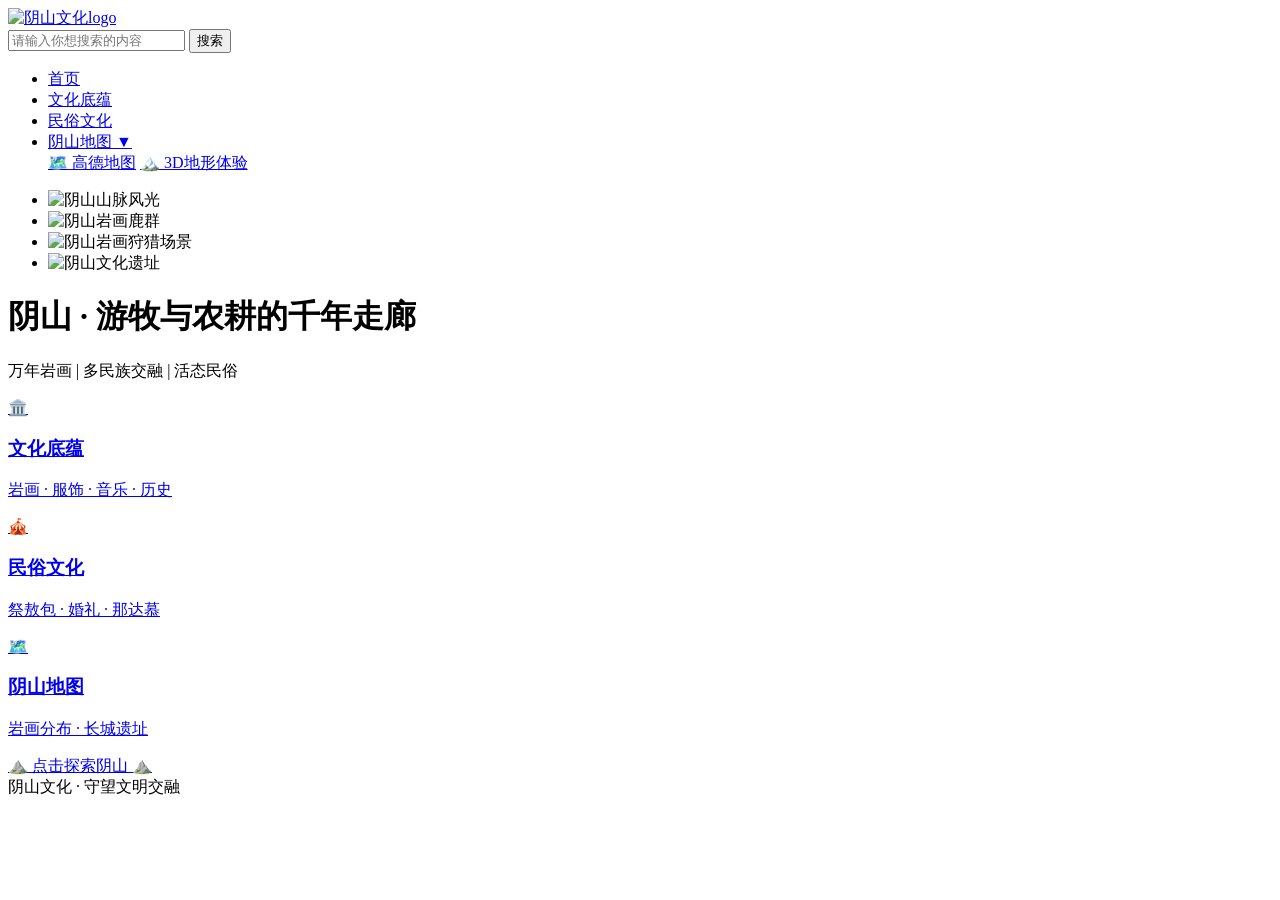
==== index.html @ eaca100c "上传完整的阴山文化网站文件" ====
<!DOCTYPE html>
<html lang="en">
<head>
    <meta charset="UTF-8">
    <meta name="viewport" content="width=device-width, initial-scale=1.0">
    <title>阴山文化 · 文明走廊</title>
    <link rel="stylesheet" href="css/style.css">
</head>
<body>
    <!-- 顶部区域 -->
    <div class="top wrapper">
        <a href="index.html">
            <img src="images/logo.png" alt="阴山文化logo">
        </a>
        <div class="search">
            <input type="text" placeholder="请输入你想搜索的内容">
            <button>搜索</button>
        </div>
    </div>
    
    <!-- 导航菜单（四个核心页面） -->
    <nav class="wrapper">
    <ul>
        <li><a href="index.html">首页</a></li>
        <li><a href="culture.html">文化底蕴</a></li>
        <li><a href="liu.html">民俗文化</a></li>
        <li class="dropdown">
            <a href="javascript:void(0)" class="dropbtn">阴山地图 ▼</a>
            <div class="dropdown-content">
                <a href="map.html">🗺️ 高德地图</a>
                <a href="terrain.html">🏔️ 3D地形体验</a>
            </div>
        </li>
    </ul>
</nav>
    
    <!-- 轮播图区域 -->
    <div class="banner">
        <section>
            <ul> 
                <li><img src="images/banner1.jpg" alt="阴山山脉风光"></li>
                <li><img src="images/banner2.png" alt="阴山岩画鹿群"></li>
                <li><img src="images/banner3.png" alt="阴山岩画狩猎场景"></li>
                <li><img src="images/banner4.png" alt="阴山文化遗址"></li>
            </ul>
        </section>
    </div>
    
    <!-- 主视觉区域：一句震撼标语 + 三个引导卡片 + 探索按钮 -->
    <div class="hero wrapper">
        <h1>阴山 · 游牧与农耕的千年走廊</h1>
        <p class="subtitle">万年岩画 | 多民族交融 | 活态民俗</p>
        <div class="guide-cards">
            <a href="culture.html" class="guide-card">
                <div class="card-icon">🏛️</div>
                <h3>文化底蕴</h3>
                <p>岩画 · 服饰 · 音乐 · 历史</p>
            </a>
            <a href="liu.html" class="guide-card">
                <div class="card-icon">🎪</div>
                <h3>民俗文化</h3>
                <p>祭敖包 · 婚礼 · 那达慕</p>
            </a>
            <a href="map.html" class="guide-card">
                <div class="card-icon">🗺️</div>
                <h3>阴山地图</h3>
                <p>岩画分布 · 长城遗址</p>
            </a>
        </div>
        <!-- 点击探索按钮 -->
        <div class="explore-btn-wrapper">
            <a href="culture.html" class="explore-btn">⛰️ 点击探索阴山 ⛰️</a>
        </div>
    </div>
    
    <!-- 页脚 -->
    <footer class="wrapper">
        阴山文化 · 守望文明交融
    </footer>
    
    <script src="./js/js01.js"></script>
</body>
</html>
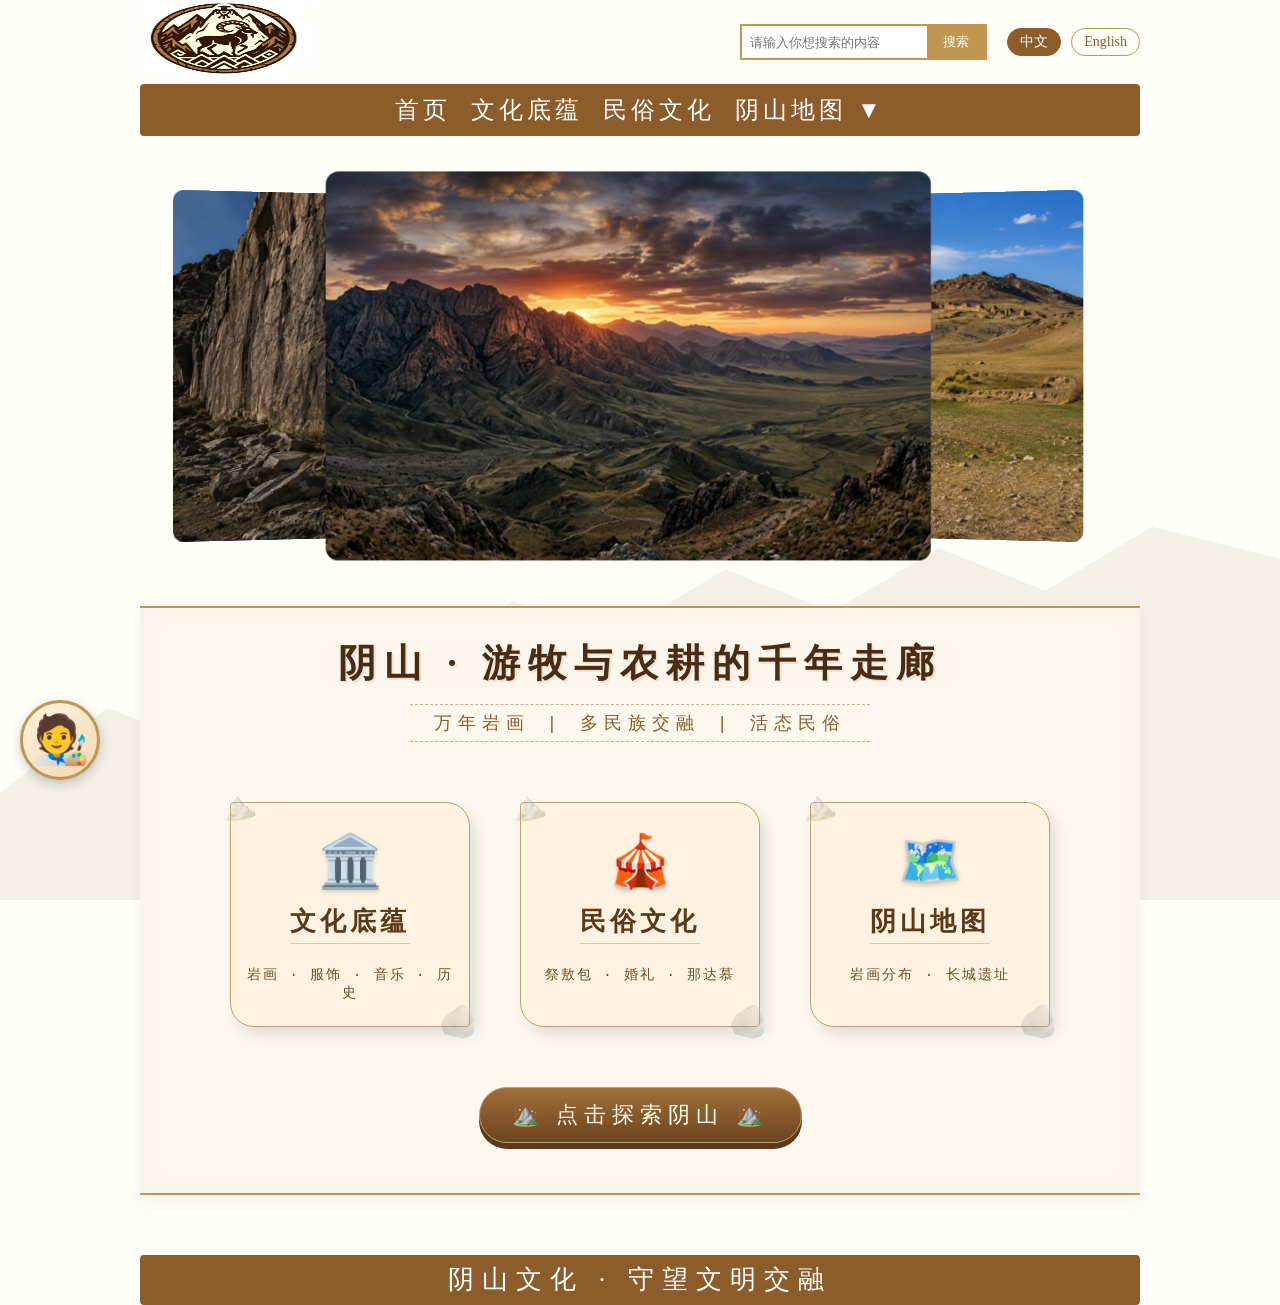
==== commit 70f4e8ca: "Add files via upload" ====
--- a/index.html
+++ b/index.html
@@ -1,40 +1,154 @@
 <!DOCTYPE html>
-<html lang="en">
+<html lang="zh-CN">
 <head>
     <meta charset="UTF-8">
     <meta name="viewport" content="width=device-width, initial-scale=1.0">
     <title>阴山文化 · 文明走廊</title>
     <link rel="stylesheet" href="css/style.css">
+    <style>
+        /* 数字人 & 气泡 & 语言切换样式 */
+        .digital-human {
+            position: fixed;
+            bottom: 120px;
+            left: 20px;
+            z-index: 300;
+            cursor: pointer;
+            transition: transform 0.3s ease;
+        }
+        .digital-human:hover { transform: scale(1.05); }
+        .avatar {
+            width: 80px;
+            height: 80px;
+            background: #f0e0c0;
+            border-radius: 50%;
+            border: 3px solid #c09650;
+            box-shadow: 0 4px 12px rgba(0,0,0,0.2);
+            display: flex;
+            align-items: center;
+            justify-content: center;
+            font-size: 48px;
+            background-image: linear-gradient(145deg, #fff3e0, #f0d8b0);
+        }
+        .speech-bubble {
+            position: absolute;
+            bottom: 90px;
+            left: 20px;
+            background: #fffef5;
+            border: 2px solid #c09650;
+            border-radius: 24px 24px 8px 24px;
+            padding: 12px 18px;
+            max-width: 240px;
+            font-family: '楷体', 'Segoe UI', serif;
+            font-size: 16px;
+            color: #4a2e1a;
+            box-shadow: 0 6px 16px rgba(0,0,0,0.15);
+            backdrop-filter: blur(4px);
+            z-index: 310;
+            display: none;
+            animation: fadeInUp 0.2s ease;
+        }
+        .speech-bubble::after {
+            content: '';
+            position: absolute;
+            bottom: -12px;
+            left: 20px;
+            border-width: 12px 10px 0 10px;
+            border-style: solid;
+            border-color: #c09650 transparent transparent transparent;
+        }
+        .speech-bubble .close-bubble {
+            float: right;
+            font-size: 18px;
+            font-weight: bold;
+            margin-left: 12px;
+            cursor: pointer;
+            color: #8c5c2b;
+        }
+        @keyframes fadeInUp {
+            from { opacity: 0; transform: translateY(20px); }
+            to { opacity: 1; transform: translateY(0); }
+        }
+        .lang-switch {
+            margin-left: 20px;
+            display: flex;
+            gap: 10px;
+        }
+        .lang-btn {
+            background: transparent;
+            border: 1px solid #c09650;
+            padding: 4px 12px;
+            border-radius: 30px;
+            cursor: pointer;
+            font-family: inherit;
+            font-size: 14px;
+            color: #8c5c2b;
+            transition: 0.2s;
+        }
+        .lang-btn.active {
+            background: #8c5c2b;
+            color: white;
+            border-color: #8c5c2b;
+        }
+        .lang-btn:hover {
+            background: #c09650;
+            color: white;
+        }
+        /* AI 回答框样式 */
+        .ai-answer-box {
+            width: 1000px;
+            margin: 10px auto;
+            background: #fef3e0;
+            border-left: 4px solid #8c5c2b;
+            padding: 15px 20px;
+            border-radius: 20px;
+            font-family: '楷体', 'Segoe UI', serif;
+            color: #4a2e1a;
+            box-shadow: 0 2px 8px rgba(0,0,0,0.05);
+            display: none;
+            transition: opacity 0.3s;
+        }
+        @media (max-width: 700px) {
+            .digital-human { bottom: 80px; left: 12px; }
+            .avatar { width: 60px; height: 60px; font-size: 36px; }
+            .speech-bubble { max-width: 200px; font-size: 14px; bottom: 70px; left: 12px; }
+            .speech-bubble::after { left: 12px; }
+            .ai-answer-box { width: 90%; padding: 12px; }
+        }
+    </style>
 </head>
 <body>
-    <!-- 顶部区域 -->
     <div class="top wrapper">
-        <a href="index.html">
-            <img src="images/logo.png" alt="阴山文化logo">
-        </a>
-        <div class="search">
-            <input type="text" placeholder="请输入你想搜索的内容">
-            <button>搜索</button>
+        <a href="index.html"><img src="images/logo.png" alt="阴山文化logo"></a>
+        <div style="display: flex; align-items: center;">
+            <div class="search">
+                <input type="text" placeholder="请输入你想搜索的内容" id="searchInput">
+                <button id="searchBtn">搜索</button>
+            </div>
+            <div class="lang-switch">
+                <button class="lang-btn active" data-lang="zh">中文</button>
+                <button class="lang-btn" data-lang="en">English</button>
+            </div>
         </div>
     </div>
     
-    <!-- 导航菜单（四个核心页面） -->
+    <!-- AI 回答展示区（动态显示） -->
+    <div id="aiAnswerBox" class="ai-answer-box"></div>
+
     <nav class="wrapper">
-    <ul>
-        <li><a href="index.html">首页</a></li>
-        <li><a href="culture.html">文化底蕴</a></li>
-        <li><a href="liu.html">民俗文化</a></li>
-        <li class="dropdown">
-            <a href="javascript:void(0)" class="dropbtn">阴山地图 ▼</a>
-            <div class="dropdown-content">
-                <a href="map.html">🗺️ 高德地图</a>
-                <a href="terrain.html">🏔️ 3D地形体验</a>
-            </div>
-        </li>
-    </ul>
-</nav>
+        <ul>
+            <li><a href="index.html" id="navHome">首页</a></li>
+            <li><a href="culture.html" id="navCulture">文化底蕴</a></li>
+            <li><a href="liu.html" id="navFolk">民俗文化</a></li>
+            <li class="dropdown">
+                <a href="javascript:void(0)" class="dropbtn" id="navMap">阴山地图 ▼</a>
+                <div class="dropdown-content">
+                    <a href="map.html" id="navGaode">🗺️ 高德地图</a>
+                    <a href="terrain.html" id="navTerrain">🏔️ 3D地形体验</a>
+                </div>
+            </li>
+        </ul>
+    </nav>
     
-    <!-- 轮播图区域 -->
     <div class="banner">
         <section>
             <ul> 
@@ -46,38 +160,273 @@
         </section>
     </div>
     
-    <!-- 主视觉区域：一句震撼标语 + 三个引导卡片 + 探索按钮 -->
     <div class="hero wrapper">
-        <h1>阴山 · 游牧与农耕的千年走廊</h1>
-        <p class="subtitle">万年岩画 | 多民族交融 | 活态民俗</p>
+        <h1 id="heroTitle">阴山 · 游牧与农耕的千年走廊</h1>
+        <p class="subtitle" id="heroSubtitle">万年岩画 | 多民族交融 | 活态民俗</p>
         <div class="guide-cards">
-            <a href="culture.html" class="guide-card">
-                <div class="card-icon">🏛️</div>
-                <h3>文化底蕴</h3>
-                <p>岩画 · 服饰 · 音乐 · 历史</p>
-            </a>
-            <a href="liu.html" class="guide-card">
-                <div class="card-icon">🎪</div>
-                <h3>民俗文化</h3>
-                <p>祭敖包 · 婚礼 · 那达慕</p>
-            </a>
-            <a href="map.html" class="guide-card">
-                <div class="card-icon">🗺️</div>
-                <h3>阴山地图</h3>
-                <p>岩画分布 · 长城遗址</p>
-            </a>
+            <a href="culture.html" class="guide-card"><div class="card-icon">🏛️</div><h3 id="card1Title">文化底蕴</h3><p id="card1Desc">岩画 · 服饰 · 音乐 · 历史</p></a>
+            <a href="liu.html" class="guide-card"><div class="card-icon">🎪</div><h3 id="card2Title">民俗文化</h3><p id="card2Desc">祭敖包 · 婚礼 · 那达慕</p></a>
+            <a href="map.html" class="guide-card"><div class="card-icon">🗺️</div><h3 id="card3Title">阴山地图</h3><p id="card3Desc">岩画分布 · 长城遗址</p></a>
         </div>
-        <!-- 点击探索按钮 -->
         <div class="explore-btn-wrapper">
-            <a href="culture.html" class="explore-btn">⛰️ 点击探索阴山 ⛰️</a>
+            <a href="culture.html" class="explore-btn" id="exploreBtn">⛰️ 点击探索阴山 ⛰️</a>
         </div>
     </div>
     
-    <!-- 页脚 -->
-    <footer class="wrapper">
-        阴山文化 · 守望文明交融
-    </footer>
-    
+    <footer class="wrapper" id="footerText">阴山文化 · 守望文明交融</footer>
+
+    <div class="digital-human" id="digitalHuman">
+        <div class="avatar">
+            <span>🧑‍🎨</span>
+        </div>
+    </div>
+    <div id="speechBubble" class="speech-bubble">
+        <span class="close-bubble" id="closeBubble">✕</span>
+        <div id="bubbleText">赛白努！我是阴山小使者，带你了解草原文化～</div>
+    </div>
+
     <script src="./js/js01.js"></script>
+    <script>
+        // ======================== 多语言文本库 ========================
+        const langText = {
+            zh: {
+                searchPlaceholder: "请输入你想搜索的内容",
+                navHome: "首页", navCulture: "文化底蕴", navFolk: "民俗文化",
+                navMap: "阴山地图 ▼", navGaode: "🗺️ 高德地图", navTerrain: "🏔️ 3D地形体验",
+                heroTitle: "阴山 · 游牧与农耕的千年走廊", heroSubtitle: "万年岩画 | 多民族交融 | 活态民俗",
+                card1Title: "文化底蕴", card1Desc: "岩画 · 服饰 · 音乐 · 历史",
+                card2Title: "民俗文化", card2Desc: "祭敖包 · 婚礼 · 那达慕",
+                card3Title: "阴山地图", card3Desc: "岩画分布 · 长城遗址",
+                exploreBtn: "⛰️ 点击探索阴山 ⛰️", footer: "阴山文化 · 守望文明交融",
+                greetings: [
+                    "🏔️ 赛白努！欢迎来到阴山文化世界～",
+                    "🐫 想了解祭敖包、那达慕吗？点击民俗文化页吧！",
+                    "🪨 阴山岩画有上万年历史，是不是很神奇？",
+                    "🍶 来尝尝草原的奶食文化，白色象征吉祥哦！",
+                    "🎵 听过马头琴的传说吗？凄美又动人。",
+                    "🏹 你知道“男儿三艺”是哪三样吗？",
+                    "📜 阴山是游牧与农耕的分界线，又是交融带。",
+                    "🔥 腊月二十三，蒙古族要祭火祈福～"
+                ]
+            },
+            en: {
+                searchPlaceholder: "Search...",
+                navHome: "Home", navCulture: "Cultural Heritage", navFolk: "Folk Culture",
+                navMap: "Yinshan Map ▼", navGaode: "🗺️ Amap", navTerrain: "🏔️ 3D Terrain",
+                heroTitle: "Yinshan · Millennial Corridor of Nomads & Farmers", heroSubtitle: "10,000-yr Rock Art | Ethnic Integration | Living Customs",
+                card1Title: "Cultural Heritage", card1Desc: "Rock Art · Costume · Music · History",
+                card2Title: "Folk Culture", card2Desc: "Ovoo Worship · Wedding · Naadam",
+                card3Title: "Yinshan Map", card3Desc: "Petroglyphs · Great Wall Sites",
+                exploreBtn: "⛰️ Explore Yinshan ⛰️", footer: "Yinshan Culture · Witness of Civilizations",
+                greetings: [
+                    "🏔️ Hello! Welcome to Yinshan Culture World～",
+                    "🐫 Interested in Ovoo worship or Naadam? Check Folk Culture page!",
+                    "🪨 Yinshan rock art has over 10,000 years of history. Amazing, right?",
+                    "🍶 Taste the dairy culture of the steppe; white symbolizes good luck!",
+                    "🎵 Have you heard the legend of the horse-head fiddle?",
+                    "🏹 Do you know the 'Three Arts of Men'?",
+                    "📜 Yinshan is both a dividing line and a melting pot of nomads and farmers.",
+                    "🔥 On the 23rd of the 12th lunar month, Mongolians worship fire for blessings～"
+                ]
+            }
+        };
+
+        let currentLang = 'zh';
+        let greetings = langText.zh.greetings;
+        let speechSynth = window.speechSynthesis;
+        let preferredVoice = null;
+
+        // 语音选择（甜美女声）
+        function selectNaturalVoice(langCode) {
+            return new Promise((resolve) => {
+                if (!speechSynth) return resolve(null);
+                let voices = speechSynth.getVoices();
+                if (voices.length === 0) {
+                    speechSynth.addEventListener('voiceschanged', () => {
+                        voices = speechSynth.getVoices();
+                        resolve(pickBestVoice(voices, langCode));
+                    }, { once: true });
+                } else {
+                    resolve(pickBestVoice(voices, langCode));
+                }
+            });
+        }
+
+        function pickBestVoice(voices, langCode) {
+            const langPrefix = langCode === 'zh' ? 'zh' : 'en';
+            let candidates = voices.filter(v => v.lang.startsWith(langPrefix));
+            let best = null;
+            const priorityList = [
+                /google.*female/i, /google.*uk/i,
+                /microsoft.*xiaoxiao/i, /microsoft.*zira/i, /microsoft.*女/i,
+                /samantha/i, /female/i, /woman/i
+            ];
+            for (let pattern of priorityList) {
+                best = candidates.find(v => pattern.test(v.name) || pattern.test(v.voiceURI));
+                if (best) break;
+            }
+            if (!best && candidates.length) best = candidates[0];
+            return best;
+        }
+
+        async function speakText(text, lang) {
+            if (!speechSynth) return;
+            speechSynth.cancel();
+            const utterance = new SpeechSynthesisUtterance(text);
+            utterance.lang = lang === 'zh' ? 'zh-CN' : 'en-US';
+            utterance.rate = 0.9;
+            utterance.pitch = 1.2;
+            utterance.volume = 1;
+            if (!preferredVoice) {
+                preferredVoice = await selectNaturalVoice(lang);
+            }
+            if (preferredVoice && preferredVoice.lang.startsWith(lang === 'zh' ? 'zh' : 'en')) {
+                utterance.voice = preferredVoice;
+            }
+            speechSynth.speak(utterance);
+        }
+
+        function setLanguage(lang) {
+            currentLang = lang;
+            const texts = langText[lang];
+            document.getElementById('searchInput').placeholder = texts.searchPlaceholder;
+            document.getElementById('navHome').innerText = texts.navHome;
+            document.getElementById('navCulture').innerText = texts.navCulture;
+            document.getElementById('navFolk').innerText = texts.navFolk;
+            document.getElementById('navMap').innerText = texts.navMap;
+            document.getElementById('navGaode').innerText = texts.navGaode;
+            document.getElementById('navTerrain').innerText = texts.navTerrain;
+            document.getElementById('heroTitle').innerText = texts.heroTitle;
+            document.getElementById('heroSubtitle').innerText = texts.heroSubtitle;
+            document.getElementById('card1Title').innerText = texts.card1Title;
+            document.getElementById('card1Desc').innerText = texts.card1Desc;
+            document.getElementById('card2Title').innerText = texts.card2Title;
+            document.getElementById('card2Desc').innerText = texts.card2Desc;
+            document.getElementById('card3Title').innerText = texts.card3Title;
+            document.getElementById('card3Desc').innerText = texts.card3Desc;
+            document.getElementById('exploreBtn').innerHTML = texts.exploreBtn;
+            document.getElementById('footerText').innerText = texts.footer;
+            greetings = texts.greetings;
+            document.querySelectorAll('.lang-btn').forEach(btn => {
+                if (btn.getAttribute('data-lang') === lang) btn.classList.add('active');
+                else btn.classList.remove('active');
+            });
+            selectNaturalVoice(lang).then(voice => { preferredVoice = voice; });
+        }
+
+        // 数字人随机问候
+        function showRandomGreeting() {
+            const randomIndex = Math.floor(Math.random() * greetings.length);
+            const msg = greetings[randomIndex];
+            const bubbleDiv = document.getElementById('bubbleText');
+            bubbleDiv.innerHTML = msg;
+            const bubble = document.getElementById('speechBubble');
+            bubble.style.display = 'block';
+            const cleanMsg = msg.replace(/[🏔️🐫🪨🍶🎵🏹📜🔥]/g, '');
+            speakText(cleanMsg, currentLang);
+            setTimeout(() => {
+                if (bubble) bubble.style.display = 'none';
+            }, 6000);
+        }
+
+        // 多语言按钮绑定
+        document.querySelectorAll('.lang-btn').forEach(btn => {
+            btn.addEventListener('click', () => setLanguage(btn.getAttribute('data-lang')));
+        });
+
+        // 数字人交互
+        const digitalHuman = document.getElementById('digitalHuman');
+        const speechBubble = document.getElementById('speechBubble');
+        const closeBubble = document.getElementById('closeBubble');
+        digitalHuman.addEventListener('click', (e) => {
+            e.stopPropagation();
+            showRandomGreeting();
+        });
+        closeBubble.addEventListener('click', (e) => {
+            e.stopPropagation();
+            speechBubble.style.display = 'none';
+            speechSynth.cancel();
+        });
+        document.body.addEventListener('click', (e) => {
+            if (speechBubble.style.display === 'block' && !speechBubble.contains(e.target) && e.target !== digitalHuman) {
+                speechBubble.style.display = 'none';
+                speechSynth.cancel();
+            }
+        });
+
+        // ======================== AI 问答（通过 Vercel 代理）====================
+        const answerBox = document.getElementById('aiAnswerBox');
+        const searchInput = document.getElementById('searchInput');
+        const searchBtn = document.getElementById('searchBtn');
+
+        async function askAI(question, lang) {
+            const systemPrompt = lang === 'zh'
+                ? "你是一个了解阴山文化的专家助手，请用亲切、简洁的中文回答用户关于阴山文化的问题。如果问题与阴山文化无关，可以礼貌地说你更擅长阴山文化。"
+                : "You are an expert on Yinshan culture. Answer the user's questions about Yinshan culture in a friendly and concise manner in English.";
+
+            const messages = [
+                { role: "system", content: systemPrompt },
+                { role: "user", content: question }
+            ];
+
+            try {
+                // 调用自己的代理接口（相对路径，由 Vercel 处理）
+                const response = await fetch('/api/chat', {
+                    method: 'POST',
+                    headers: { 'Content-Type': 'application/json' },
+                    body: JSON.stringify({ messages, model: 'deepseek-chat' })
+                });
+
+                if (!response.ok) {
+                    const err = await response.json();
+                    throw new Error(err.error || `HTTP ${response.status}`);
+                }
+                const data = await response.json();
+                return data.choices[0].message.content;
+            } catch (error) {
+                console.error('AI 问答出错:', error);
+                return null;
+            }
+        }
+
+        function showAnswer(answer) {
+            answerBox.innerHTML = `<span>💬 ${answer}</span>`;
+            answerBox.style.display = 'block';
+            if (window.answerTimeout) clearTimeout(window.answerTimeout);
+            window.answerTimeout = setTimeout(() => {
+                answerBox.style.opacity = '0';
+                setTimeout(() => {
+                    answerBox.style.display = 'none';
+                    answerBox.style.opacity = '1';
+                }, 300);
+            }, 12000);
+        }
+
+        async function handleSearch() {
+            const query = searchInput.value.trim();
+            if (!query) return;
+            showAnswer('🤔 AI 正在思考中，请稍后...');
+            const answer = await askAI(query, currentLang);
+            if (answer) {
+                showAnswer(answer);
+            } else {
+                const fallback = currentLang === 'zh'
+                    ? '😥 抱歉，AI 暂时无法回答，请稍后重试。'
+                    : '😥 Sorry, AI cannot answer at the moment. Please try again later.';
+                showAnswer(fallback);
+            }
+        }
+
+        searchBtn.addEventListener('click', handleSearch);
+        searchInput.addEventListener('keypress', (e) => {
+            if (e.key === 'Enter') handleSearch();
+        });
+
+        // 初始化
+        (async () => {
+            preferredVoice = await selectNaturalVoice('zh');
+            setLanguage('zh');
+        })();
+    </script>
 </body>
 </html>
--- a/css/style.css
+++ b/css/style.css
@@ -0,0 +1,625 @@
+/* 将所有元素的内边距和外边距都设置为 0，去除默认的文本装饰和列表样式，采用盒模型计算方式 */
+* {
+    /* 内边距为 0 */
+    padding: 0;
+    /* 外边距为 0 */
+    margin: 0;
+    /* 去除文本装饰，如下划线 */
+    text-decoration: none;
+    /* 去除列表样式，如项目符号 */
+    list-style: none;
+    /* 使用盒模型计算方式，元素宽度包含内边距和边框 */
+    box-sizing: border-box;
+}
+
+/* 阴山文化背景 - 极浅的山脉剪影与岩画符号 */
+body {
+    background-color: #fffef8;  /* 米白底色 */
+    background-image: url('data:image/svg+xml;utf8,<svg xmlns="http://www.w3.org/2000/svg" viewBox="0 0 1200 600" opacity="0.08"><path fill="%237a5a3a" d="M0,500 L100,420 L180,450 L280,360 L380,390 L480,320 L580,350 L680,290 L780,330 L880,270 L980,310 L1080,250 L1200,280 L1200,600 L0,600 Z"/><circle cx="200" cy="200" r="30" fill="none" stroke="%237a5a3a" stroke-width="4" opacity="0.8"/><path d="M850,150 L880,100 L910,150 Z" fill="%237a5a3a" opacity="0.6"/><path d="M950,180 L975,140 L1000,180 Z" fill="%237a5a3a" opacity="0.4"/><g transform="translate(600, 80) scale(0.6)"><path d="M0,0 L20,-40 L40,0 Z" fill="none" stroke="%237a5a3a" stroke-width="3"/><circle cx="20" cy="-50" r="6" fill="%237a5a3a"/></g></svg>');
+    background-repeat: no-repeat;
+    background-position: bottom center;
+    background-size: 100% auto;
+    background-attachment: fixed;
+}
+
+/* 定义一个类名为 wrapper 的样式，用于设置内容区域的宽度并使其水平居中 */
+.wrapper {
+    /* 设置宽度为 1000px */
+    width: 1000px;
+    /* 上下外边距为 0，左右外边距自动，实现水平居中 */
+    margin: 0 auto;
+}
+
+/* 定义顶部区域的样式，使用 flex 布局使其内容水平两端对齐并垂直居中 */
+.top {
+    /* 使用 flex 布局 */
+    display: flex;
+    /* 内容水平两端对齐 */
+    justify-content: space-between;
+    /* 内容垂直居中 */
+    align-items: center;
+}
+
+/* 定义顶部区域图片的样式，设置图片的宽度和高度 */
+.top img {
+    /* 图片宽度为 180px */
+    width: 180px;
+    /* 图片高度为 80px */
+    height: 80px;
+}
+
+/* 定义搜索框区域的样式，使用 flex 布局使其内容垂直居中，并添加边框 */
+.search {
+    /* 使用 flex 布局 */
+    display: flex;
+    /* 内容垂直居中 */
+    align-items: center;
+    /* 边框改为古铜金色 */
+    border: #c09650 2px solid;
+}
+
+/* 定义搜索框输入框的样式，设置内边距、去除边框和轮廓，并使其宽度自适应 */
+.search input {
+    /* 内边距为 8px */
+    padding: 8px;
+    /* 去除边框 */
+    border: none;
+    /* 去除轮廓 */
+    outline: none;
+    /* 宽度自适应 */
+    flex: 1;
+}
+
+/* 定义搜索框按钮的样式 */
+.search button {
+    padding: 7px 16px;
+    border: none;
+    /* 背景改为古铜金色 */
+    background-color: #c09650;
+    /* 文字白色 */
+    color: #fff;
+    cursor: pointer;
+}
+
+/* 导航栏 古朴棕色主题 */
+nav {
+    border-radius: 4px;
+    /* 背景改为深棕色 */
+    background-color: #8c5c2b;
+    padding: 10px 8px;
+    display: flex;
+    justify-content: space-around;
+}
+
+/* 导航栏链接 */
+nav a {
+    text-decoration: none;
+    color: #fff;
+    font-family: 楷体;
+    letter-spacing: 4px;
+    font-size: 24px;
+}
+
+/* 导航悬停 文字变金色 */
+nav a:hover {
+    color: #ffdf8e;
+}
+
+/* 轮播图区域 尺寸完全不变 */
+.banner {
+    width: 1300px;
+    height: 400px;
+    margin: 30px auto;
+}
+
+/* 轮播图样式部分 完全不变 */
+.banner section {
+    width: 1300px;
+    height: 400px;
+    margin: 0 auto;
+}
+
+.banner section>ul {
+    width: 100%;
+    height: 100%;
+    position: relative;
+    transform-style: preserve-3d;
+    perspective: 4000px;
+}
+
+.banner section>ul>li {
+    width: 560px;
+    height: 360px;
+    position: absolute;
+    top: 50%;
+    left: 50%;
+    margin-left: -300px;
+    margin-top: -180px;
+    border-radius: 12px;
+    overflow: hidden;
+    transition: all 0.5s linear;
+    cursor: pointer;
+}
+
+.banner section>ul>li>img {
+    object-fit: cover;
+    width: 100%;
+    height: 100%;
+}
+
+/* 标题样式 改为古朴棕色系 */
+.title {
+    text-align: center;
+    font-family: 楷体;
+    letter-spacing: 8px;
+    font-size: 24px;
+    line-height: 33px;
+    color: #fff;
+    /* 背景改为古朴棕色 */
+    background-color: #8c5c2b;
+    padding: 8px 8px 8px 18px;
+    border-radius: 4px 20px 4px 20px;
+}
+
+/* 信息区域 完全不变 */
+.info {
+    margin: 25px auto;
+    display: flex;
+    justify-content: space-between;
+}
+
+.info .text {
+    width: 75%;
+}
+
+/* 文本颜色改为古朴深色，不刺眼 */
+.info .text p {
+    margin-bottom: 10px;
+    text-indent: 2em;
+    line-height: 28px;
+    font-size: 18px;
+    /* 红色 → 深棕色 */
+    color: #5a3a1b;
+}
+
+.info img {
+    width: 20%;
+}
+
+/* 图片列表 完全不变 */
+.imglists {
+    display: flex;
+    flex-wrap: wrap;
+    justify-content: space-between;
+    margin-top: 60px;
+    margin-bottom: 40px;
+    padding: 0 20px;
+}
+
+.imglist {
+    width: 22%;
+    height: 160px;
+    margin-bottom: 20px;
+}
+
+.imglist img {
+    width: 100%;
+    height: 160px;
+    object-fit: cover;
+    transition: all 1s;
+}
+
+.imglist:hover img {
+    transform: translateY(-30px);
+}
+
+/* 文字颜色统一 */
+.imglist p {
+    text-align: center;
+    margin-top: 10px;
+    color: #8c5c2b;
+    font-size: 18px;
+    letter-spacing: 4px;
+}
+
+.make-items {
+    flex-wrap: wrap;
+    padding: 10px 20px 20px 20px;
+}
+
+.make-items .item {
+    display: flex;
+    justify-content: space-between;
+    align-items: center;
+    margin: 50px 0;
+    width: 100%;
+    /* 卡片米色 */
+    background-color: #f7f3ec;
+    box-shadow: 0 0 5px rgba(0, 0, 0, 0.3);
+    border-radius: 10px;
+    transition: all 1s;
+}
+
+.make-items .item:hover {
+    transform: translateY(-20px);
+    box-shadow: 2px 3px 5px 3px #cbc4c4;
+}
+
+.make-items .item:nth-child(2n) {
+    flex-direction: row-reverse !important;
+}
+
+.make-items .item img {
+    width: 300px;
+    height: 300px;
+    object-fit: cover;
+    border-radius: 5px 5px 0 0;
+}
+
+.make-items .item h3 {
+    letter-spacing: 8px;
+    margin-left: 15px;
+    margin-right: 15px;
+    font-size: 26px;
+    color: #8c5c2b;
+}
+
+.make-items .item p {
+    margin: 10px 20px;
+    font-size: 18px;
+    letter-spacing: 2px;
+    color: #555;
+    line-height: 1.6;
+}
+
+/* 内容区域样式 */
+.history-content {
+    margin-bottom: 20px;
+}
+
+.history-content h4 {
+    /* 棕色 */
+    color: #8c5c2b;
+    letter-spacing: 4px;
+    font-size: 20px;
+    margin: 18px 0 12px 10px;
+}
+
+.history-content p {
+    text-indent: 2em;
+    letter-spacing: 2px;
+    font-size: 18px;
+    /* 红色改为温和棕色 */
+    color: #5a3a1b;
+}
+
+.video {
+    width: 800px;
+    height: 400px;
+    margin-top: 40px;
+    margin-bottom: 60px;
+    margin-left: 360px;
+    object-fit: cover;
+}
+
+.pais {
+    display: flex;
+    justify-content: space-between;
+    flex-wrap: wrap;
+    padding: 8px 18px;
+}
+
+.pai {
+    display: flex;
+    flex-direction: column;
+    align-items: center;
+    width: 300px;
+    /* 米色背景 */
+    background-color: #f7f3ec;
+    box-shadow: 0 0 5px rgba(0, 0, 0, 0.2);
+    padding: 7px;
+    margin: 7px 7px 12px 7px;
+}
+
+.pai .pic {
+    width: 100%;
+    height: 180px;
+    overflow: hidden;
+}
+
+.pai .pic img {
+    width: 100%;
+    height: 180px;
+    object-fit: cover;
+    transition: all 1s;
+}
+
+.pai .pic:hover img {
+    transform: scale(1.1);
+}
+
+.pai-name {
+    font-size: 22px;
+    letter-spacing: 4px;
+    font-weight: bold;
+    margin-top: 10px;
+    color: #8c5c2b;
+}
+
+.pai-text {
+    text-indent: 2em;
+    font-size: 16px;
+    letter-spacing: 2px;
+    color: #666;
+    line-height: 1.6;
+    margin-top: 10px;
+    width: 250px;
+    overflow: hidden;
+    display: -webkit-box;
+    -webkit-box-orient: vertical;
+}
+
+.register {
+    width: 800px;
+    padding: 20px;
+    margin: 30px auto;
+    background-color: #f9f9f9;
+    border-radius: 5px;
+    box-shadow: 0 0 5px rgba(0, 0, 0, 0.2);
+}
+
+.register label {
+    display: block;
+    margin-bottom: 5px;
+    font-size: 14px;
+    color: #333;
+}
+
+.register input[type="text"],
+.register input[type="email"],
+.register input[type="password"] {
+    width: 100%;
+    padding: 8px;
+    margin-bottom: 15px;
+    border: 1px solid #ccc;
+    border-radius: 3px;
+}
+
+.register label[for="age"] {
+    display: block;
+    margin-bottom: 5px;
+}
+
+.register select {
+    width: 100%;
+    padding: 8px;
+    margin-bottom: 15px;
+    border: 1px solid #ccc;
+    border-radius: 3px;
+}
+
+.register input[type="submit"] {
+    /* 棕色按钮 */
+    background-color: #8c5c2b;
+    color: white;
+    padding: 10px 15px;
+    border: none;
+    border-radius: 3px;
+    cursor: pointer;
+    font-size: 16px;
+}
+
+.line {
+    display: flex;
+    justify-content: space-between;
+    align-items: center;
+}
+
+.line a {
+    color: #8c5c2b;
+    font-size: 14px;
+}
+
+/* 页脚 古朴棕色 */
+footer {
+    background-color: #8c5c2b;
+    width: 100%;
+    height: 50px;
+    line-height: 50px;
+    text-align: center;
+    color: white;
+    font-family: 楷体;
+    letter-spacing: 8px;
+    font-size: 26px;
+    border-radius: 4px;
+}
+
+nav ul {
+    list-style: none;
+    display: flex;
+    gap: 20px;
+}
+nav ul li {
+    margin: 0;
+}
+
+/* ========== 首页英雄区域 - 古朴历史风格 ========== */
+.hero {
+    text-align: center;
+    margin: 40px auto 60px;
+    position: relative;
+    background: #fcf8f0;
+    /* 羊皮纸底色 */
+    border-top: 2px solid #c09650;
+    border-bottom: 2px solid #c09650;
+    padding: 30px 20px 50px;
+    box-shadow: inset 0 0 30px rgba(0, 0, 0, 0.03), 0 8px 20px rgba(0, 0, 0, 0.05);
+}
+
+.hero h1 {
+    font-size: 38px;
+    letter-spacing: 8px;
+    color: #4a2c14;
+    font-family: 'Times New Roman', 楷体, '华文楷书', serif;
+    text-shadow: 2px 2px 0 rgba(160, 110, 60, 0.15);
+    margin-bottom: 15px;
+    display: inline-block;
+    padding: 0 20px;
+    background: rgba(252, 245, 235, 0.7);
+    border-radius: 60px;
+}
+
+.hero .subtitle {
+    font-size: 18px;
+    color: #8c5c2b;
+    letter-spacing: 6px;
+    font-family: 'Courier New', monospace;
+    border-top: 1px dashed #d0b080;
+    border-bottom: 1px dashed #d0b080;
+    display: inline-block;
+    padding: 6px 24px;
+    background: rgba(255, 248, 235, 0.6);
+}
+
+.guide-cards {
+    display: flex;
+    justify-content: center;
+    gap: 50px;
+    flex-wrap: wrap;
+    margin-top: 60px;
+}
+
+.guide-card {
+    background: #fef3e0;
+    /* 旧纸张色 */
+    width: 240px;
+    padding: 28px 16px 24px;
+    text-decoration: none;
+    transition: all 0.3s ease;
+    border: 1px solid #c0a16b;
+    border-radius: 4px 24px 4px 24px;
+    box-shadow: 6px 8px 14px rgba(0, 0, 0, 0.1);
+    position: relative;
+}
+
+/* 模拟岩画风格的装饰小符号 */
+.guide-card::before {
+    content: "⛰️";
+    position: absolute;
+    top: -14px;
+    left: -10px;
+    font-size: 28px;
+    opacity: 0.25;
+    transform: rotate(-10deg);
+}
+
+.guide-card::after {
+    content: "🪨";
+    position: absolute;
+    bottom: -14px;
+    right: -10px;
+    font-size: 32px;
+    opacity: 0.2;
+    transform: rotate(5deg);
+}
+
+.guide-card:hover {
+    transform: translateY(-6px);
+    border-color: #8c5c2b;
+    box-shadow: 10px 14px 24px rgba(100, 60, 20, 0.2);
+    background: #fff7ea;
+}
+
+.card-icon {
+    font-size: 52px;
+    margin-bottom: 12px;
+    filter: drop-shadow(0 2px 2px rgba(0, 0, 0, 0.15));
+}
+
+.guide-card h3 {
+    font-size: 26px;
+    color: #5a3a1b;
+    margin-bottom: 10px;
+    font-family: '华文楷书', 'Times New Roman', serif;
+    letter-spacing: 4px;
+    border-bottom: 1px solid #e0c8a0;
+    display: inline-block;
+    padding-bottom: 4px;
+}
+
+.guide-card p {
+    font-size: 14px;
+    color: #6b4e2a;
+    letter-spacing: 2px;
+    font-family: 'Courier New', monospace;
+    margin-top: 12px;
+}
+/* 首页探索按钮 */
+.explore-btn-wrapper {
+    text-align: center;
+    margin-top: 60px;
+}
+.explore-btn {
+    display: inline-block;
+    background: #8c5c2b;
+    color: #fff8e8;
+    font-size: 22px;
+    font-family: '华文楷书', 'Times New Roman', serif;
+    letter-spacing: 6px;
+    padding: 12px 32px;
+    border-radius: 60px;
+    text-decoration: none;
+    border: 1px solid #c0a16b;
+    box-shadow: 0 6px 0 #5a3a1b;
+    transition: all 0.2s ease;
+    position: relative;
+    background-image: linear-gradient(to bottom, #a0703a, #6e441e);
+}
+.explore-btn:hover {
+    transform: translateY(-3px);
+    box-shadow: 0 9px 0 #5a3a1b;
+    background-image: linear-gradient(to bottom, #b8864b, #7a4f25);
+    color: #fff;
+}
+.explore-btn:active {
+    transform: translateY(4px);
+    box-shadow: 0 3px 0 #5a3a1b;
+}
+/* 下拉菜单样式 */
+.dropdown {
+    position: relative;
+    display: inline-block;
+}
+.dropdown .dropbtn {
+    cursor: pointer;
+}
+.dropdown-content {
+    display: none;
+    position: absolute;
+    background-color: #fef3e0;
+    min-width: 160px;
+    box-shadow: 0 8px 16px rgba(0,0,0,0.2);
+    z-index: 1;
+    border-radius: 12px;
+    border: 1px solid #c09650;
+    overflow: hidden;
+    top: 100%;
+    left: 0;
+}
+.dropdown-content a {
+    color: #5a3a1b;
+    padding: 12px 16px;
+    text-decoration: none;
+    display: block;
+    text-align: left;
+    font-size: 16px;
+    letter-spacing: 2px;
+    font-family: 楷体;
+}
+.dropdown-content a:hover {
+    background-color: #e0c8a0;
+    color: #3e2a1f;
+}
+.dropdown:hover .dropdown-content {
+    display: block;
+}
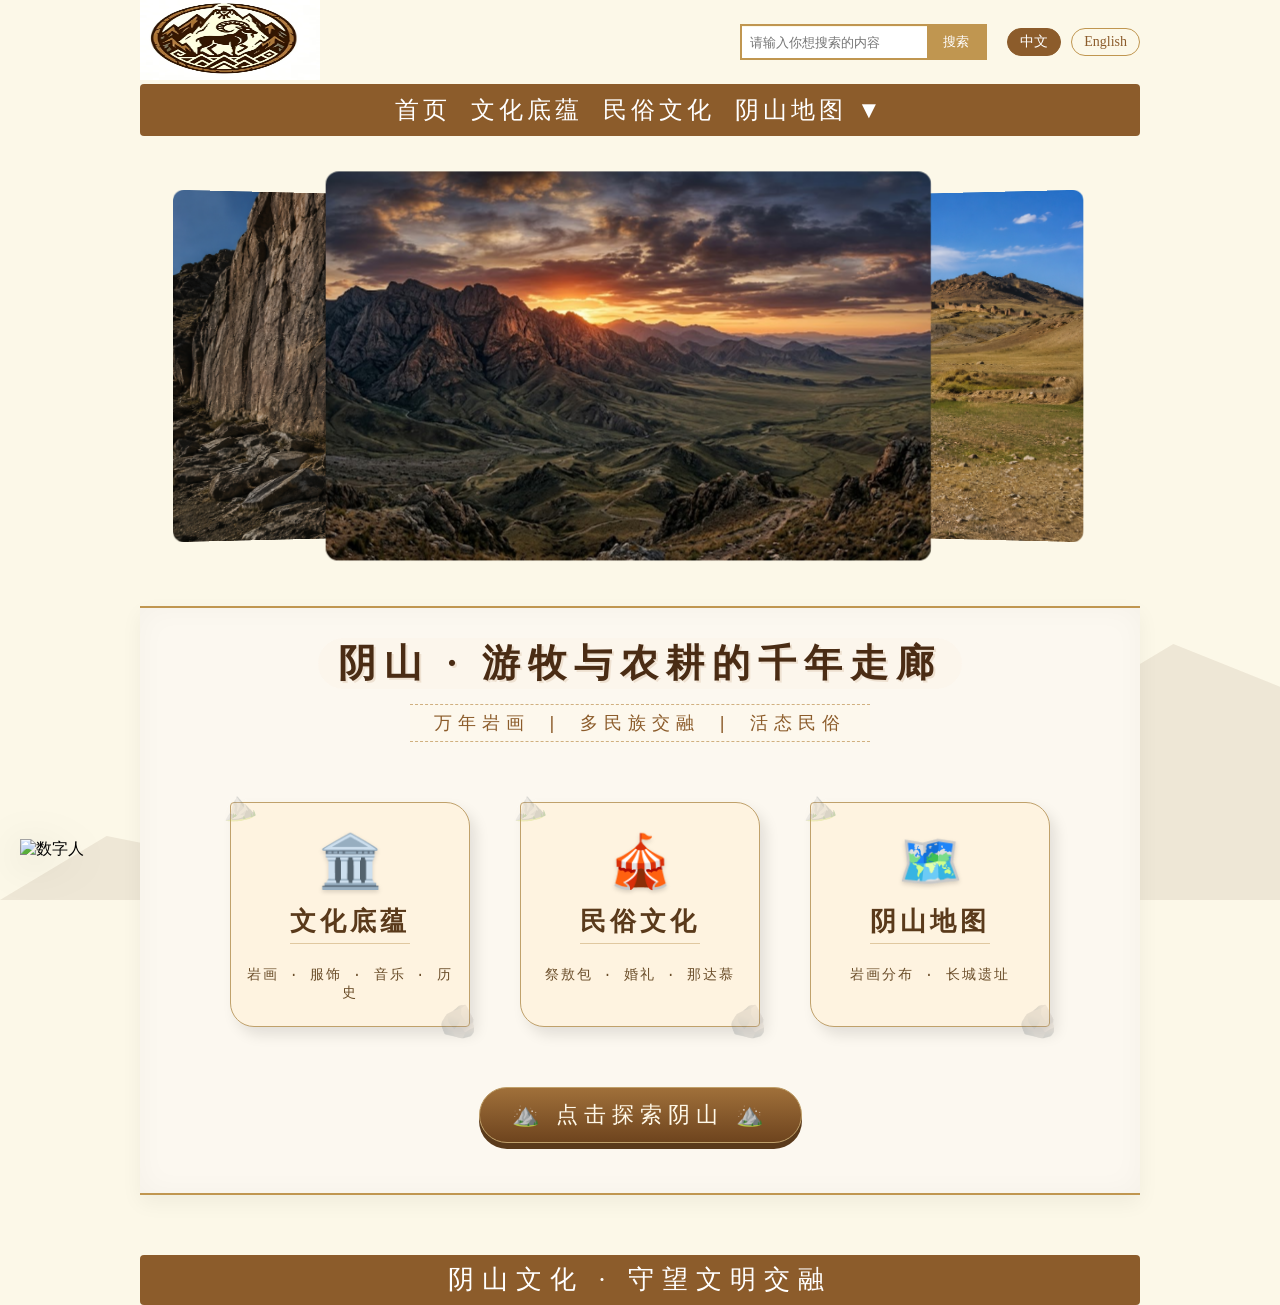
==== commit 0864e27e: "Add files via upload" ====
--- a/index.html
+++ b/index.html
@@ -6,42 +6,66 @@
     <title>阴山文化 · 文明走廊</title>
     <link rel="stylesheet" href="css/style.css">
     <style>
-        /* 数字人 & 气泡 & 语言切换样式 */
+        /* ========== 全局历史感背景 ========== */
+        body {
+            background-color: #fcf8e8;
+            background-image: radial-gradient(circle at 10% 20%, rgba(150, 110, 70, 0.08) 2px, transparent 2px),
+                              repeating-linear-gradient(45deg, rgba(100, 70, 40, 0.02) 0px, rgba(100, 70, 40, 0.02) 2px, transparent 2px, transparent 8px);
+            background-size: 28px 28px, 16px 16px;
+            position: relative;
+        }
+        body::before {
+            content: "";
+            position: fixed;
+            bottom: 0;
+            left: 0;
+            width: 100%;
+            height: 40%;
+            background: url('data:image/svg+xml;utf8,<svg xmlns="http://www.w3.org/2000/svg" viewBox="0 0 1200 300" opacity="0.1"><path fill="%237a5a3a" d="M0,300 L100,240 L200,260 L300,180 L400,210 L500,140 L600,170 L700,110 L800,140 L900,80 L1000,120 L1100,60 L1200,100 L1200,300 Z"/></svg>') no-repeat bottom center;
+            background-size: 100% auto;
+            pointer-events: none;
+            z-index: 0;
+        }
+        /* 数字人：无边框，尺寸缩小 */
         .digital-human {
             position: fixed;
-            bottom: 120px;
+            bottom: 40px;
             left: 20px;
             z-index: 300;
             cursor: pointer;
             transition: transform 0.3s ease;
         }
-        .digital-human:hover { transform: scale(1.05); }
+        .digital-human:hover {
+            transform: scale(1.02);
+        }
         .avatar {
-            width: 80px;
-            height: 80px;
-            background: #f0e0c0;
-            border-radius: 50%;
-            border: 3px solid #c09650;
-            box-shadow: 0 4px 12px rgba(0,0,0,0.2);
-            display: flex;
-            align-items: center;
-            justify-content: center;
-            font-size: 48px;
-            background-image: linear-gradient(145deg, #fff3e0, #f0d8b0);
+            width: 180px;
+            height: auto;
+            display: block;
+            filter: drop-shadow(0 8px 20px rgba(0,0,0,0.2));
+        }
+        .avatar img {
+            width: 100%;
+            height: auto;
+            display: block;
+            border-radius: 0;
+            background: transparent;
+            border: none;
+            box-shadow: none;
         }
         .speech-bubble {
             position: absolute;
-            bottom: 90px;
+            bottom: 220px;
             left: 20px;
             background: #fffef5;
             border: 2px solid #c09650;
             border-radius: 24px 24px 8px 24px;
-            padding: 12px 18px;
-            max-width: 240px;
+            padding: 12px 20px;
+            max-width: 280px;
             font-family: '楷体', 'Segoe UI', serif;
             font-size: 16px;
             color: #4a2e1a;
-            box-shadow: 0 6px 16px rgba(0,0,0,0.15);
+            box-shadow: 0 6px 16px rgba(0,0,0,0.2);
             backdrop-filter: blur(4px);
             z-index: 310;
             display: none;
@@ -93,7 +117,6 @@
             background: #c09650;
             color: white;
         }
-        /* AI 回答框样式 */
         .ai-answer-box {
             width: 1000px;
             margin: 10px auto;
@@ -107,12 +130,311 @@
             display: none;
             transition: opacity 0.3s;
         }
+        /* 原有全局样式 */
+        * {
+            padding: 0;
+            margin: 0;
+            text-decoration: none;
+            list-style: none;
+            box-sizing: border-box;
+        }
+        .wrapper {
+            width: 1000px;
+            margin: 0 auto;
+        }
+        .top {
+            display: flex;
+            justify-content: space-between;
+            align-items: center;
+        }
+        .top img {
+            width: 180px;
+            height: 80px;
+        }
+        .search {
+            display: flex;
+            align-items: center;
+            border: #c09650 2px solid;
+        }
+        .search input {
+            padding: 8px;
+            border: none;
+            outline: none;
+            flex: 1;
+        }
+        .search button {
+            padding: 7px 16px;
+            border: none;
+            background-color: #c09650;
+            color: #fff;
+            cursor: pointer;
+        }
+        nav {
+            border-radius: 4px;
+            background-color: #8c5c2b;
+            padding: 10px 8px;
+            display: flex;
+            justify-content: space-around;
+        }
+        nav a {
+            color: #fff;
+            font-family: 楷体;
+            letter-spacing: 4px;
+            font-size: 24px;
+        }
+        nav a:hover {
+            color: #ffdf8e;
+        }
+        .banner {
+            width: 1300px;
+            height: 400px;
+            margin: 30px auto;
+        }
+        .banner section {
+            width: 1300px;
+            height: 400px;
+            margin: 0 auto;
+        }
+        .banner section>ul {
+            width: 100%;
+            height: 100%;
+            position: relative;
+            transform-style: preserve-3d;
+            perspective: 4000px;
+        }
+        .banner section>ul>li {
+            width: 560px;
+            height: 360px;
+            position: absolute;
+            top: 50%;
+            left: 50%;
+            margin-left: -300px;
+            margin-top: -180px;
+            border-radius: 12px;
+            overflow: hidden;
+            transition: all 0.5s linear;
+            cursor: pointer;
+        }
+        .banner section>ul>li>img {
+            object-fit: cover;
+            width: 100%;
+            height: 100%;
+        }
+        .title {
+            text-align: center;
+            font-family: 楷体;
+            letter-spacing: 8px;
+            font-size: 24px;
+            line-height: 33px;
+            color: #fff;
+            background-color: #8c5c2b;
+            padding: 8px 8px 8px 18px;
+            border-radius: 4px 20px 4px 20px;
+        }
+        .info {
+            margin: 25px auto;
+            display: flex;
+            justify-content: space-between;
+        }
+        .info .text {
+            width: 75%;
+        }
+        .info .text p {
+            margin-bottom: 10px;
+            text-indent: 2em;
+            line-height: 28px;
+            font-size: 18px;
+            color: #5a3a1b;
+        }
+        .info img {
+            width: 20%;
+        }
+        .hero {
+            text-align: center;
+            margin: 40px auto 60px;
+            position: relative;
+            background: #fcf8f0;
+            border-top: 2px solid #c09650;
+            border-bottom: 2px solid #c09650;
+            padding: 30px 20px 50px;
+            box-shadow: inset 0 0 30px rgba(0,0,0,0.03), 0 8px 20px rgba(0,0,0,0.05);
+        }
+        .hero h1 {
+            font-size: 38px;
+            letter-spacing: 8px;
+            color: #4a2c14;
+            font-family: 'Times New Roman', 楷体, '华文楷书', serif;
+            text-shadow: 2px 2px 0 rgba(160, 110, 60, 0.15);
+            margin-bottom: 15px;
+            display: inline-block;
+            padding: 0 20px;
+            background: rgba(252, 245, 235, 0.7);
+            border-radius: 60px;
+        }
+        .hero .subtitle {
+            font-size: 18px;
+            color: #8c5c2b;
+            letter-spacing: 6px;
+            font-family: 'Courier New', monospace;
+            border-top: 1px dashed #d0b080;
+            border-bottom: 1px dashed #d0b080;
+            display: inline-block;
+            padding: 6px 24px;
+            background: rgba(255, 248, 235, 0.6);
+        }
+        .guide-cards {
+            display: flex;
+            justify-content: center;
+            gap: 50px;
+            flex-wrap: wrap;
+            margin-top: 60px;
+        }
+        .guide-card {
+            background: #fef3e0;
+            width: 240px;
+            padding: 28px 16px 24px;
+            text-decoration: none;
+            transition: all 0.3s ease;
+            border: 1px solid #c0a16b;
+            border-radius: 4px 24px 4px 24px;
+            box-shadow: 6px 8px 14px rgba(0,0,0,0.1);
+            position: relative;
+        }
+        .guide-card::before {
+            content: "⛰️";
+            position: absolute;
+            top: -14px;
+            left: -10px;
+            font-size: 28px;
+            opacity: 0.25;
+            transform: rotate(-10deg);
+        }
+        .guide-card::after {
+            content: "🪨";
+            position: absolute;
+            bottom: -14px;
+            right: -10px;
+            font-size: 32px;
+            opacity: 0.2;
+            transform: rotate(5deg);
+        }
+        .guide-card:hover {
+            transform: translateY(-6px);
+            border-color: #8c5c2b;
+            box-shadow: 10px 14px 24px rgba(100,60,20,0.2);
+            background: #fff7ea;
+        }
+        .card-icon {
+            font-size: 52px;
+            margin-bottom: 12px;
+            filter: drop-shadow(0 2px 2px rgba(0,0,0,0.15));
+        }
+        .guide-card h3 {
+            font-size: 26px;
+            color: #5a3a1b;
+            margin-bottom: 10px;
+            font-family: '华文楷书', 'Times New Roman', serif;
+            letter-spacing: 4px;
+            border-bottom: 1px solid #e0c8a0;
+            display: inline-block;
+            padding-bottom: 4px;
+        }
+        .guide-card p {
+            font-size: 14px;
+            color: #6b4e2a;
+            letter-spacing: 2px;
+            font-family: 'Courier New', monospace;
+            margin-top: 12px;
+        }
+        .explore-btn-wrapper {
+            text-align: center;
+            margin-top: 60px;
+        }
+        .explore-btn {
+            display: inline-block;
+            background: #8c5c2b;
+            color: #fff8e8;
+            font-size: 22px;
+            font-family: '华文楷书', 'Times New Roman', serif;
+            letter-spacing: 6px;
+            padding: 12px 32px;
+            border-radius: 60px;
+            text-decoration: none;
+            border: 1px solid #c0a16b;
+            box-shadow: 0 6px 0 #5a3a1b;
+            transition: all 0.2s ease;
+            background-image: linear-gradient(to bottom, #a0703a, #6e441e);
+        }
+        .explore-btn:hover {
+            transform: translateY(-3px);
+            box-shadow: 0 9px 0 #5a3a1b;
+            background-image: linear-gradient(to bottom, #b8864b, #7a4f25);
+            color: #fff;
+        }
+        footer {
+            background-color: #8c5c2b;
+            width: 100%;
+            height: 50px;
+            line-height: 50px;
+            text-align: center;
+            color: white;
+            font-family: 楷体;
+            letter-spacing: 8px;
+            font-size: 26px;
+            border-radius: 4px;
+        }
+        nav ul {
+            list-style: none;
+            display: flex;
+            gap: 20px;
+        }
+        nav ul li {
+            margin: 0;
+        }
+        .dropdown {
+            position: relative;
+            display: inline-block;
+        }
+        .dropdown-content {
+            display: none;
+            position: absolute;
+            background-color: #fef3e0;
+            min-width: 160px;
+            box-shadow: 0 8px 16px rgba(0,0,0,0.2);
+            z-index: 1;
+            border-radius: 12px;
+            border: 1px solid #c09650;
+            overflow: hidden;
+            top: 100%;
+            left: 0;
+        }
+        .dropdown-content a {
+            color: #5a3a1b;
+            padding: 12px 16px;
+            text-decoration: none;
+            display: block;
+            text-align: left;
+            font-size: 16px;
+            letter-spacing: 2px;
+            font-family: 楷体;
+        }
+        .dropdown-content a:hover {
+            background-color: #e0c8a0;
+            color: #3e2a1f;
+        }
+        .dropdown:hover .dropdown-content {
+            display: block;
+        }
         @media (max-width: 700px) {
-            .digital-human { bottom: 80px; left: 12px; }
-            .avatar { width: 60px; height: 60px; font-size: 36px; }
-            .speech-bubble { max-width: 200px; font-size: 14px; bottom: 70px; left: 12px; }
-            .speech-bubble::after { left: 12px; }
-            .ai-answer-box { width: 90%; padding: 12px; }
+            .digital-human { bottom: 20px; left: 10px; }
+            .avatar { width: 120px; }
+            .speech-bubble { bottom: 150px; left: 10px; max-width: 220px; font-size: 14px; }
+            .wrapper { width: 90%; }
+            .hero h1 { font-size: 24px; }
+            .guide-cards { gap: 20px; }
+            .guide-card { width: 200px; }
+            .explore-btn { font-size: 16px; padding: 8px 20px; }
+            .ai-answer-box { width: 90%; }
         }
     </style>
 </head>
@@ -130,8 +452,7 @@
             </div>
         </div>
     </div>
-    
-    <!-- AI 回答展示区（动态显示） -->
+
     <div id="aiAnswerBox" class="ai-answer-box"></div>
 
     <nav class="wrapper">
@@ -148,7 +469,7 @@
             </li>
         </ul>
     </nav>
-    
+
     <div class="banner">
         <section>
             <ul> 
@@ -159,7 +480,7 @@
             </ul>
         </section>
     </div>
-    
+
     <div class="hero wrapper">
         <h1 id="heroTitle">阴山 · 游牧与农耕的千年走廊</h1>
         <p class="subtitle" id="heroSubtitle">万年岩画 | 多民族交融 | 活态民俗</p>
@@ -172,12 +493,12 @@
             <a href="culture.html" class="explore-btn" id="exploreBtn">⛰️ 点击探索阴山 ⛰️</a>
         </div>
     </div>
-    
+
     <footer class="wrapper" id="footerText">阴山文化 · 守望文明交融</footer>
 
     <div class="digital-human" id="digitalHuman">
         <div class="avatar">
-            <span>🧑‍🎨</span>
+            <img src="images/keai.png" alt="数字人">
         </div>
     </div>
     <div id="speechBubble" class="speech-bubble">
@@ -233,58 +554,6 @@
 
         let currentLang = 'zh';
         let greetings = langText.zh.greetings;
-        let speechSynth = window.speechSynthesis;
-        let preferredVoice = null;
-
-        // 语音选择（甜美女声）
-        function selectNaturalVoice(langCode) {
-            return new Promise((resolve) => {
-                if (!speechSynth) return resolve(null);
-                let voices = speechSynth.getVoices();
-                if (voices.length === 0) {
-                    speechSynth.addEventListener('voiceschanged', () => {
-                        voices = speechSynth.getVoices();
-                        resolve(pickBestVoice(voices, langCode));
-                    }, { once: true });
-                } else {
-                    resolve(pickBestVoice(voices, langCode));
-                }
-            });
-        }
-
-        function pickBestVoice(voices, langCode) {
-            const langPrefix = langCode === 'zh' ? 'zh' : 'en';
-            let candidates = voices.filter(v => v.lang.startsWith(langPrefix));
-            let best = null;
-            const priorityList = [
-                /google.*female/i, /google.*uk/i,
-                /microsoft.*xiaoxiao/i, /microsoft.*zira/i, /microsoft.*女/i,
-                /samantha/i, /female/i, /woman/i
-            ];
-            for (let pattern of priorityList) {
-                best = candidates.find(v => pattern.test(v.name) || pattern.test(v.voiceURI));
-                if (best) break;
-            }
-            if (!best && candidates.length) best = candidates[0];
-            return best;
-        }
-
-        async function speakText(text, lang) {
-            if (!speechSynth) return;
-            speechSynth.cancel();
-            const utterance = new SpeechSynthesisUtterance(text);
-            utterance.lang = lang === 'zh' ? 'zh-CN' : 'en-US';
-            utterance.rate = 0.9;
-            utterance.pitch = 1.2;
-            utterance.volume = 1;
-            if (!preferredVoice) {
-                preferredVoice = await selectNaturalVoice(lang);
-            }
-            if (preferredVoice && preferredVoice.lang.startsWith(lang === 'zh' ? 'zh' : 'en')) {
-                utterance.voice = preferredVoice;
-            }
-            speechSynth.speak(utterance);
-        }
 
         function setLanguage(lang) {
             currentLang = lang;
@@ -311,10 +580,8 @@
                 if (btn.getAttribute('data-lang') === lang) btn.classList.add('active');
                 else btn.classList.remove('active');
             });
-            selectNaturalVoice(lang).then(voice => { preferredVoice = voice; });
-        }
-
-        // 数字人随机问候
+        }
+
         function showRandomGreeting() {
             const randomIndex = Math.floor(Math.random() * greetings.length);
             const msg = greetings[randomIndex];
@@ -322,19 +589,15 @@
             bubbleDiv.innerHTML = msg;
             const bubble = document.getElementById('speechBubble');
             bubble.style.display = 'block';
-            const cleanMsg = msg.replace(/[🏔️🐫🪨🍶🎵🏹📜🔥]/g, '');
-            speakText(cleanMsg, currentLang);
             setTimeout(() => {
                 if (bubble) bubble.style.display = 'none';
             }, 6000);
         }
 
-        // 多语言按钮绑定
         document.querySelectorAll('.lang-btn').forEach(btn => {
             btn.addEventListener('click', () => setLanguage(btn.getAttribute('data-lang')));
         });
 
-        // 数字人交互
         const digitalHuman = document.getElementById('digitalHuman');
         const speechBubble = document.getElementById('speechBubble');
         const closeBubble = document.getElementById('closeBubble');
@@ -345,49 +608,66 @@
         closeBubble.addEventListener('click', (e) => {
             e.stopPropagation();
             speechBubble.style.display = 'none';
-            speechSynth.cancel();
         });
         document.body.addEventListener('click', (e) => {
             if (speechBubble.style.display === 'block' && !speechBubble.contains(e.target) && e.target !== digitalHuman) {
                 speechBubble.style.display = 'none';
-                speechSynth.cancel();
             }
         });
 
-        // ======================== AI 问答（通过 Vercel 代理）====================
+        // ======================== 本地知识库问答 ========================
+        const knowledgeBase = {
+            zh: [
+                { keywords: ["岩画", "岩画价值", "岩画历史", "岩画意义"], answer: "阴山岩画分布150余处，留存五万余幅，从旧石器时代延至元明。2006年列为全国重点文保单位，2012年列入世界文化遗产预备名录。题材涵盖狩猎、放牧、祭祀、星辰、战争等，是研究北方游牧民族历史艺术的宝库。" },
+                { keywords: ["那达慕", "男儿三艺", "摔跤", "赛马", "射箭"], answer: "那达慕是蒙古族传统体育竞技大会，包含摔跤、赛马、射箭，称为“男儿三艺”。2006年列入国家级非物质文化遗产，是阴山游牧文化活态传承的体现。" },
+                { keywords: ["祭敖包", "敖包"], answer: "祭敖包是蒙古族传统祭祀仪式，人们献上哈达、奶食、酒，绕行三圈祈求风调雨顺、人畜平安。" },
+                { keywords: ["婚礼", "蒙古族婚礼"], answer: "蒙古族婚礼仪式包括提亲、迎亲、拜火、敬酒等，新娘戴珊瑚头饰，新郎骑马迎亲，伴有祝颂词和民歌。" },
+                { keywords: ["奶食", "奶制品", "奶豆腐", "奶酪"], answer: "奶食文化是蒙古族饮食核心，包括鲜奶、酸奶、奶豆腐、奶酪等，白色象征吉祥，用于待客和祭祀。" },
+                { keywords: ["驼文化", "骆驼"], answer: "阴山以北的戈壁草原，骆驼是传统交通工具，驼毛擀毡、驼奶酿酒，冬季有骆驼赛跑等比赛。" },
+                { keywords: ["祭火", "祭火节"], answer: "农历腊月二十三或二十四，蒙古族举行祭火仪式，供奉羊胸骨、奶食，祈求家庭平安、牲畜兴旺。" },
+                { keywords: ["敬酒", "敬酒礼仪"], answer: "敬酒是蒙古族最高礼遇，客人用无名指蘸酒弹向天、地、火神，然后饮用，伴有祝酒歌。" },
+                { keywords: ["长城", "赵长城", "高阙塞", "鸡鹿塞"], answer: "阴山山脉是历代长城最密集地段，有战国赵长城、秦汉长城、高阙塞、鸡鹿塞等关隘。" },
+                { keywords: ["草原丝路", "丝绸之路", "参天可汗道"], answer: "唐代参天可汗道、元代木怜道穿过阴山，茶叶丝绸北上，马匹毛皮南下，是商贸枢纽。" },
+                { keywords: ["阴山文化", "阴山历史", "阴山特点"], answer: "阴山是游牧文明与农耕文明的分界线与交融带，拥有岩画、长城、丝路、民俗等丰富遗产。" },
+                { keywords: ["数字人", "语音", "说话"], answer: "点击左下角的小人，我会用甜美的声音为你介绍阴山文化哦～" }
+            ],
+            en: [
+                { keywords: ["rock art", "petroglyph", "rock art value"], answer: "Yinshan rock art has over 10,000 years, listed as national heritage in 2006 and tentative World Heritage in 2012. It depicts hunting, herding, rituals, stars, wars." },
+                { keywords: ["naadam", "three arts"], answer: "Naadam is a traditional Mongolian festival including wrestling, horse racing, archery, intangible cultural heritage." },
+                { keywords: ["ovoo", "worship"], answer: "Ovoo worship is a ceremony praying for good weather and peace, with offerings of milk and wine." },
+                { keywords: ["wedding", "mongolian wedding"], answer: "Mongolian wedding includes proposal, fire worship, toasting, and the bride wears coral headdress." },
+                { keywords: ["dairy", "milk tea", "cheese"], answer: "Dairy products like milk, yogurt, cheese are essential in Mongolian diet, symbolizing luck and hospitality." },
+                { keywords: ["camel culture"], answer: "Camels are used for transport, camel hair felt and camel milk wine are traditional crafts." },
+                { keywords: ["fire worship"], answer: "Fire worship is held on the 23rd of the 12th lunar month, offering sheep breastbone and dairy." },
+                { keywords: ["toasting"], answer: "Toasting is the highest courtesy; guests dip ring finger and flick to heaven, earth, and fire god." },
+                { keywords: ["great wall", "zhao great wall", "gaquesai"], answer: "The Yinshan Mountains have the most dense Great Wall sections, including Zhao Great Wall, Gaquesai pass." },
+                { keywords: ["silk road", "grassland silk road"], answer: "The grassland Silk Road passed through Yinshan, trading tea, silk, horses, and furs." }
+            ]
+        };
+
+        function localSearch(query, lang) {
+            const db = knowledgeBase[lang];
+            if (!db) return null;
+            const lowerQuery = query.toLowerCase();
+            for (let item of db) {
+                for (let kw of item.keywords) {
+                    if (lowerQuery.includes(kw.toLowerCase())) {
+                        return item.answer;
+                    }
+                }
+            }
+            return null;
+        }
+
+        function getFallbackAnswer(lang) {
+            return lang === 'zh' 
+                ? "这个问题我还不太清楚，你可以去「文化底蕴」或「民俗文化」页面看看哦～或者换个关键词试试（例如“岩画”、“那达慕”）。"
+                : "Sorry, I don't know the answer. You may check 'Cultural Heritage' or 'Folk Culture' pages, or try different keywords like 'rock art'.";
+        }
+
         const answerBox = document.getElementById('aiAnswerBox');
         const searchInput = document.getElementById('searchInput');
         const searchBtn = document.getElementById('searchBtn');
-
-        async function askAI(question, lang) {
-            const systemPrompt = lang === 'zh'
-                ? "你是一个了解阴山文化的专家助手，请用亲切、简洁的中文回答用户关于阴山文化的问题。如果问题与阴山文化无关，可以礼貌地说你更擅长阴山文化。"
-                : "You are an expert on Yinshan culture. Answer the user's questions about Yinshan culture in a friendly and concise manner in English.";
-
-            const messages = [
-                { role: "system", content: systemPrompt },
-                { role: "user", content: question }
-            ];
-
-            try {
-                // 调用自己的代理接口（相对路径，由 Vercel 处理）
-                const response = await fetch('/api/chat', {
-                    method: 'POST',
-                    headers: { 'Content-Type': 'application/json' },
-                    body: JSON.stringify({ messages, model: 'deepseek-chat' })
-                });
-
-                if (!response.ok) {
-                    const err = await response.json();
-                    throw new Error(err.error || `HTTP ${response.status}`);
-                }
-                const data = await response.json();
-                return data.choices[0].message.content;
-            } catch (error) {
-                console.error('AI 问答出错:', error);
-                return null;
-            }
-        }
 
         function showAnswer(answer) {
             answerBox.innerHTML = `<span>💬 ${answer}</span>`;
@@ -405,16 +685,12 @@
         async function handleSearch() {
             const query = searchInput.value.trim();
             if (!query) return;
-            showAnswer('🤔 AI 正在思考中，请稍后...');
-            const answer = await askAI(query, currentLang);
-            if (answer) {
+            showAnswer('🤔 正在寻找答案...');
+            setTimeout(() => {
+                let answer = localSearch(query, currentLang);
+                if (!answer) answer = getFallbackAnswer(currentLang);
                 showAnswer(answer);
-            } else {
-                const fallback = currentLang === 'zh'
-                    ? '😥 抱歉，AI 暂时无法回答，请稍后重试。'
-                    : '😥 Sorry, AI cannot answer at the moment. Please try again later.';
-                showAnswer(fallback);
-            }
+            }, 100);
         }
 
         searchBtn.addEventListener('click', handleSearch);
@@ -422,11 +698,7 @@
             if (e.key === 'Enter') handleSearch();
         });
 
-        // 初始化
-        (async () => {
-            preferredVoice = await selectNaturalVoice('zh');
-            setLanguage('zh');
-        })();
+        setLanguage('zh');
     </script>
 </body>
 </html>
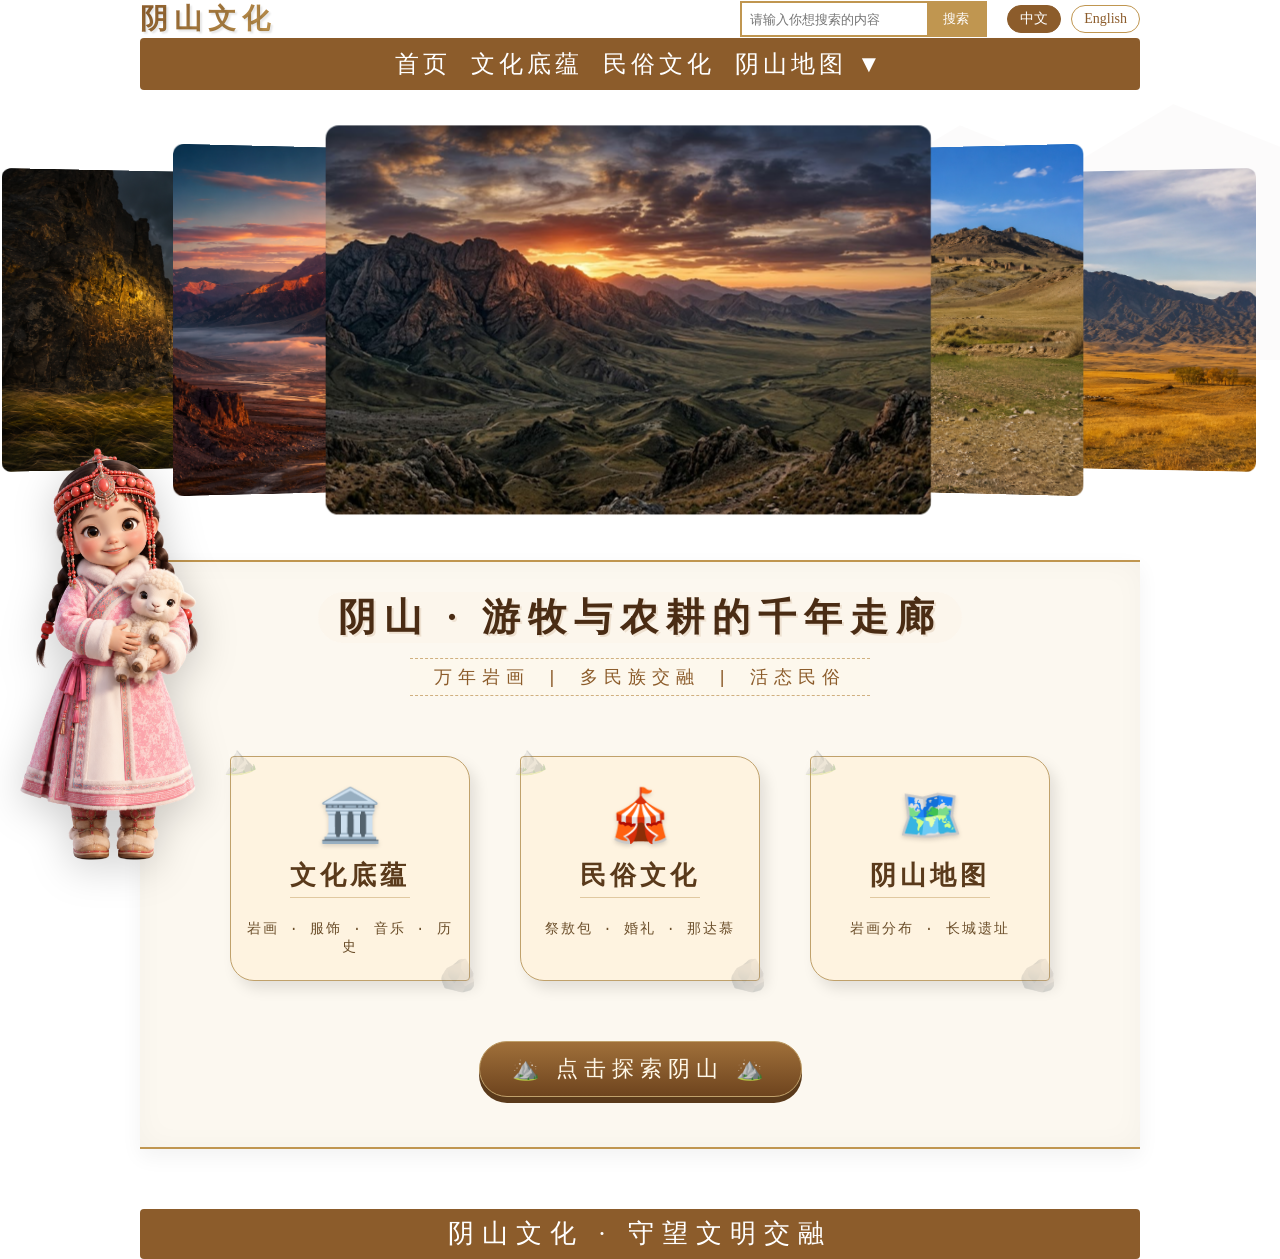
==== commit 3c602eaf: "Add files via upload" ====
--- a/index.html
+++ b/index.html
@@ -440,7 +440,7 @@
 </head>
 <body>
     <div class="top wrapper">
-        <a href="index.html"><img src="images/logo.png" alt="阴山文化logo"></a>
+        <a href="index.html" class="logo-text">阴山文化</a>
         <div style="display: flex; align-items: center;">
             <div class="search">
                 <input type="text" placeholder="请输入你想搜索的内容" id="searchInput">
@@ -477,6 +477,8 @@
                 <li><img src="images/banner2.png" alt="阴山岩画鹿群"></li>
                 <li><img src="images/banner3.png" alt="阴山岩画狩猎场景"></li>
                 <li><img src="images/banner4.png" alt="阴山文化遗址"></li>
+                <li><img src="images/banner5.png" alt="阴山文化遗址"></li>
+                <li><img src="images/banner6.png" alt="阴山文化遗址"></li>
             </ul>
         </section>
     </div>
--- a/css/style.css
+++ b/css/style.css
@@ -1,72 +1,68 @@
 /* 将所有元素的内边距和外边距都设置为 0，去除默认的文本装饰和列表样式，采用盒模型计算方式 */
 * {
-    /* 内边距为 0 */
     padding: 0;
-    /* 外边距为 0 */
     margin: 0;
-    /* 去除文本装饰，如下划线 */
     text-decoration: none;
-    /* 去除列表样式，如项目符号 */
     list-style: none;
-    /* 使用盒模型计算方式，元素宽度包含内边距和边框 */
     box-sizing: border-box;
 }
 
-/* 阴山文化背景 - 极浅的山脉剪影与岩画符号 */
+/* 主体背景：使用自定义图片，并叠加阴山剪影水印 */
+html {
+    background: url('/images/beijing.png') no-repeat center center fixed;
+    background-size: cover;
+}
 body {
-    background-color: #fffef8;  /* 米白底色 */
-    background-image: url('data:image/svg+xml;utf8,<svg xmlns="http://www.w3.org/2000/svg" viewBox="0 0 1200 600" opacity="0.08"><path fill="%237a5a3a" d="M0,500 L100,420 L180,450 L280,360 L380,390 L480,320 L580,350 L680,290 L780,330 L880,270 L980,310 L1080,250 L1200,280 L1200,600 L0,600 Z"/><circle cx="200" cy="200" r="30" fill="none" stroke="%237a5a3a" stroke-width="4" opacity="0.8"/><path d="M850,150 L880,100 L910,150 Z" fill="%237a5a3a" opacity="0.6"/><path d="M950,180 L975,140 L1000,180 Z" fill="%237a5a3a" opacity="0.4"/><g transform="translate(600, 80) scale(0.6)"><path d="M0,0 L20,-40 L40,0 Z" fill="none" stroke="%237a5a3a" stroke-width="3"/><circle cx="20" cy="-50" r="6" fill="%237a5a3a"/></g></svg>');
+    background: transparent !important;
+    position: relative;
+}
+body::before {
+    content: "";
+    position: fixed;
+    top: 0;
+    left: 0;
+    width: 100%;
+    height: 100%;
+    pointer-events: none;
+    background-image: url('data:image/svg+xml;utf8,<svg xmlns="http://www.w3.org/2000/svg" viewBox="0 0 1200 600" opacity="0.06"><path fill="%237a5a3a" d="M0,500 L100,420 L180,450 L280,360 L380,390 L480,320 L580,350 L680,290 L780,330 L880,270 L980,310 L1080,250 L1200,280 L1200,600 L0,600 Z"/><circle cx="200" cy="200" r="30" fill="none" stroke="%237a5a3a" stroke-width="4" opacity="0.8"/><path d="M850,150 L880,100 L910,150 Z" fill="%237a5a3a" opacity="0.6"/><path d="M950,180 L975,140 L1000,180 Z" fill="%237a5a3a" opacity="0.4"/><g transform="translate(600, 80) scale(0.6)"><path d="M0,0 L20,-40 L40,0 Z" fill="none" stroke="%237a5a3a" stroke-width="3"/><circle cx="20" cy="-50" r="6" fill="%237a5a3a"/></g></svg>');
     background-repeat: no-repeat;
     background-position: bottom center;
     background-size: 100% auto;
-    background-attachment: fixed;
+    opacity: 0.2;
+    z-index: -1;
 }
 
 /* 定义一个类名为 wrapper 的样式，用于设置内容区域的宽度并使其水平居中 */
 .wrapper {
-    /* 设置宽度为 1000px */
     width: 1000px;
-    /* 上下外边距为 0，左右外边距自动，实现水平居中 */
     margin: 0 auto;
 }
 
 /* 定义顶部区域的样式，使用 flex 布局使其内容水平两端对齐并垂直居中 */
 .top {
-    /* 使用 flex 布局 */
-    display: flex;
-    /* 内容水平两端对齐 */
+    display: flex;
     justify-content: space-between;
-    /* 内容垂直居中 */
     align-items: center;
 }
 
 /* 定义顶部区域图片的样式，设置图片的宽度和高度 */
 .top img {
-    /* 图片宽度为 180px */
     width: 180px;
-    /* 图片高度为 80px */
     height: 80px;
 }
 
 /* 定义搜索框区域的样式，使用 flex 布局使其内容垂直居中，并添加边框 */
 .search {
-    /* 使用 flex 布局 */
-    display: flex;
-    /* 内容垂直居中 */
+    display: flex;
     align-items: center;
-    /* 边框改为古铜金色 */
     border: #c09650 2px solid;
 }
 
 /* 定义搜索框输入框的样式，设置内边距、去除边框和轮廓，并使其宽度自适应 */
 .search input {
-    /* 内边距为 8px */
     padding: 8px;
-    /* 去除边框 */
     border: none;
-    /* 去除轮廓 */
     outline: none;
-    /* 宽度自适应 */
     flex: 1;
 }
 
@@ -74,9 +70,7 @@
 .search button {
     padding: 7px 16px;
     border: none;
-    /* 背景改为古铜金色 */
     background-color: #c09650;
-    /* 文字白色 */
     color: #fff;
     cursor: pointer;
 }
@@ -84,7 +78,6 @@
 /* 导航栏 古朴棕色主题 */
 nav {
     border-radius: 4px;
-    /* 背景改为深棕色 */
     background-color: #8c5c2b;
     padding: 10px 8px;
     display: flex;
@@ -155,7 +148,6 @@
     font-size: 24px;
     line-height: 33px;
     color: #fff;
-    /* 背景改为古朴棕色 */
     background-color: #8c5c2b;
     padding: 8px 8px 8px 18px;
     border-radius: 4px 20px 4px 20px;
@@ -178,7 +170,6 @@
     text-indent: 2em;
     line-height: 28px;
     font-size: 18px;
-    /* 红色 → 深棕色 */
     color: #5a3a1b;
 }
 
@@ -233,7 +224,6 @@
     align-items: center;
     margin: 50px 0;
     width: 100%;
-    /* 卡片米色 */
     background-color: #f7f3ec;
     box-shadow: 0 0 5px rgba(0, 0, 0, 0.3);
     border-radius: 10px;
@@ -278,7 +268,6 @@
 }
 
 .history-content h4 {
-    /* 棕色 */
     color: #8c5c2b;
     letter-spacing: 4px;
     font-size: 20px;
@@ -289,7 +278,6 @@
     text-indent: 2em;
     letter-spacing: 2px;
     font-size: 18px;
-    /* 红色改为温和棕色 */
     color: #5a3a1b;
 }
 
@@ -314,7 +302,6 @@
     flex-direction: column;
     align-items: center;
     width: 300px;
-    /* 米色背景 */
     background-color: #f7f3ec;
     box-shadow: 0 0 5px rgba(0, 0, 0, 0.2);
     padding: 7px;
@@ -399,7 +386,6 @@
 }
 
 .register input[type="submit"] {
-    /* 棕色按钮 */
     background-color: #8c5c2b;
     color: white;
     padding: 10px 15px;
@@ -449,7 +435,6 @@
     margin: 40px auto 60px;
     position: relative;
     background: #fcf8f0;
-    /* 羊皮纸底色 */
     border-top: 2px solid #c09650;
     border-bottom: 2px solid #c09650;
     padding: 30px 20px 50px;
@@ -491,7 +476,6 @@
 
 .guide-card {
     background: #fef3e0;
-    /* 旧纸张色 */
     width: 240px;
     padding: 28px 16px 24px;
     text-decoration: none;
@@ -554,6 +538,7 @@
     font-family: 'Courier New', monospace;
     margin-top: 12px;
 }
+
 /* 首页探索按钮 */
 .explore-btn-wrapper {
     text-align: center;
@@ -585,6 +570,7 @@
     transform: translateY(4px);
     box-shadow: 0 3px 0 #5a3a1b;
 }
+
 /* 下拉菜单样式 */
 .dropdown {
     position: relative;
@@ -622,4 +608,28 @@
 }
 .dropdown:hover .dropdown-content {
     display: block;
+}
+html {
+    background: url('https://i.ibb.co/hxdNFWLV/beijing.pngyinshan-culture/main/images/beijing.png') no-repeat center center fixed;
+    background-size: cover;
+}
+.logo-text {
+    font-family: '华文楷书', '楷体', 'Times New Roman', serif;
+    font-size: 28px;
+    font-weight: bold;
+    color: #5a3a1b;
+    text-decoration: none;
+    letter-spacing: 6px;
+    background: linear-gradient(135deg, #8c5c2b, #c09650);
+    background-clip: text;
+    -webkit-background-clip: text;
+    color: transparent;
+    text-shadow: 2px 2px 2px rgba(0,0,0,0.1);
+    transition: 0.3s;
+}
+.logo-text:hover {
+    background: linear-gradient(135deg, #b8864b, #e0b070);
+    background-clip: text;
+    -webkit-background-clip: text;
+    color: transparent;
 }
